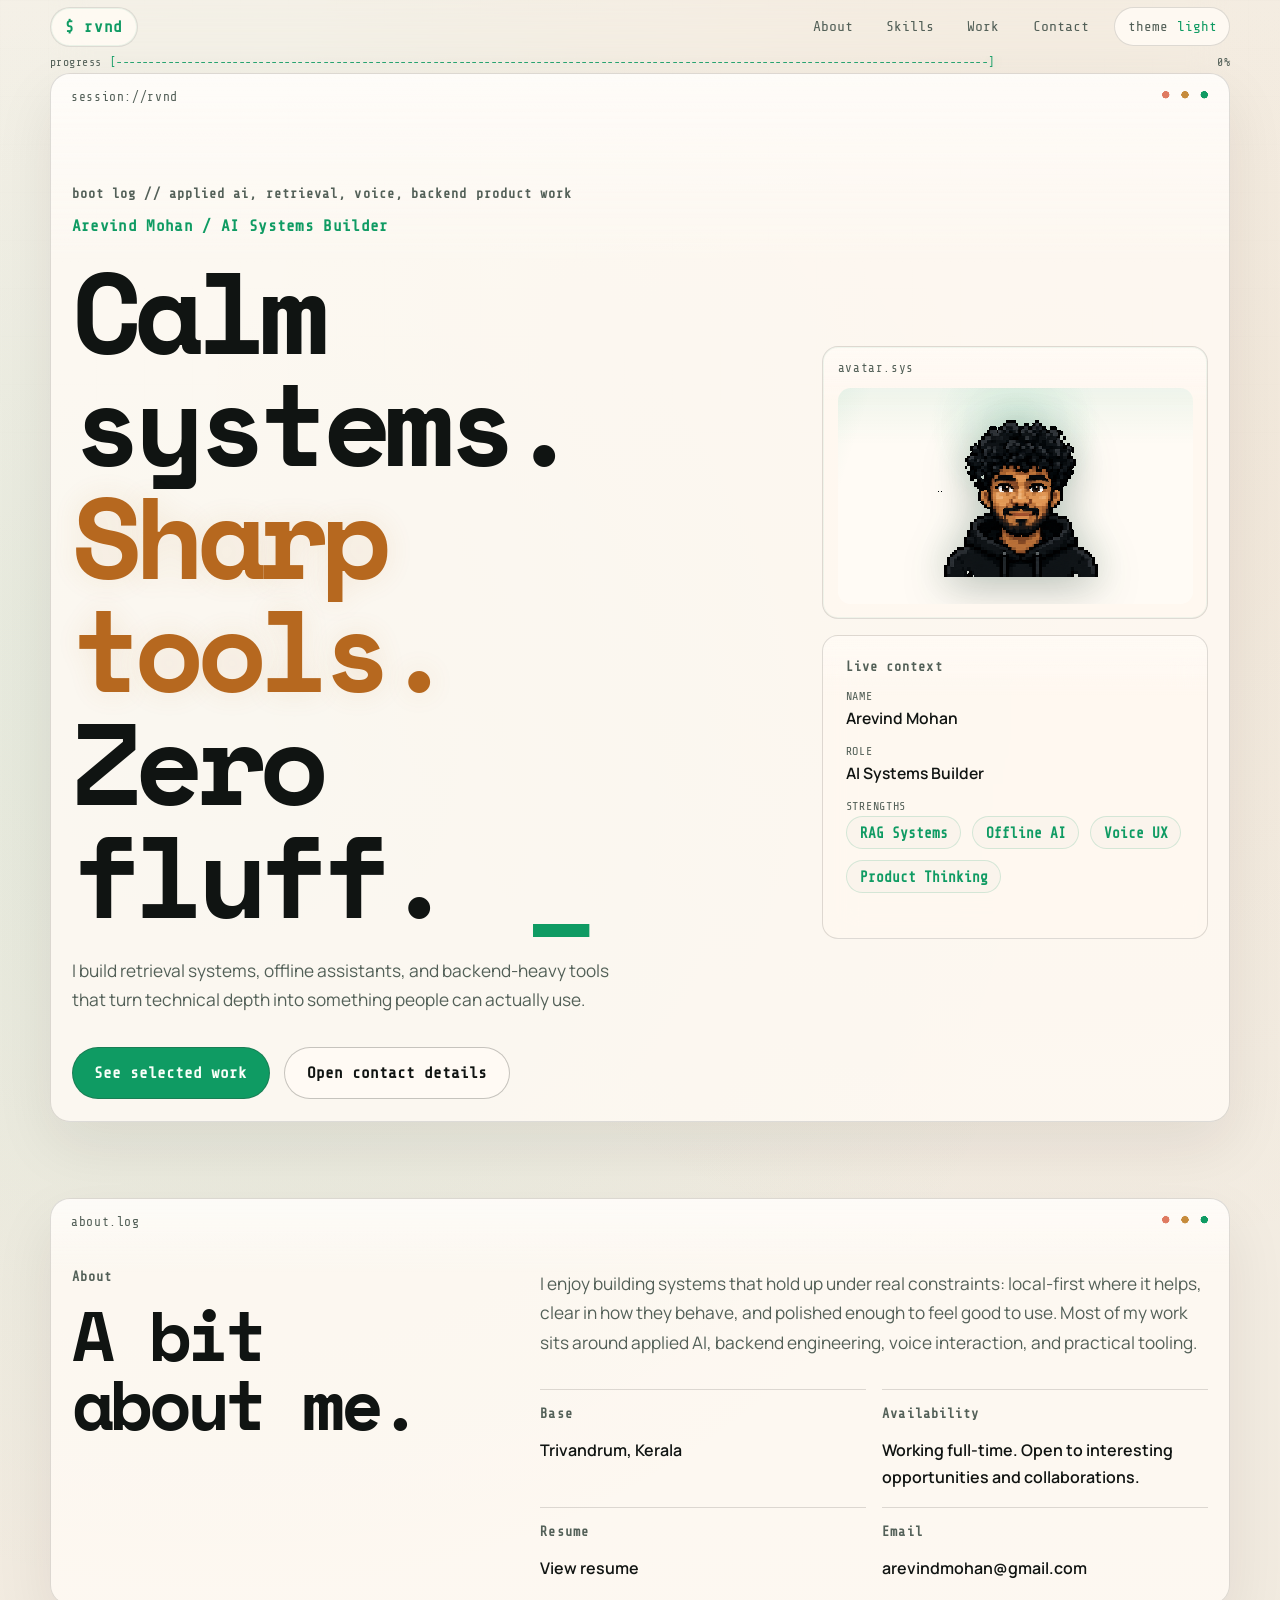
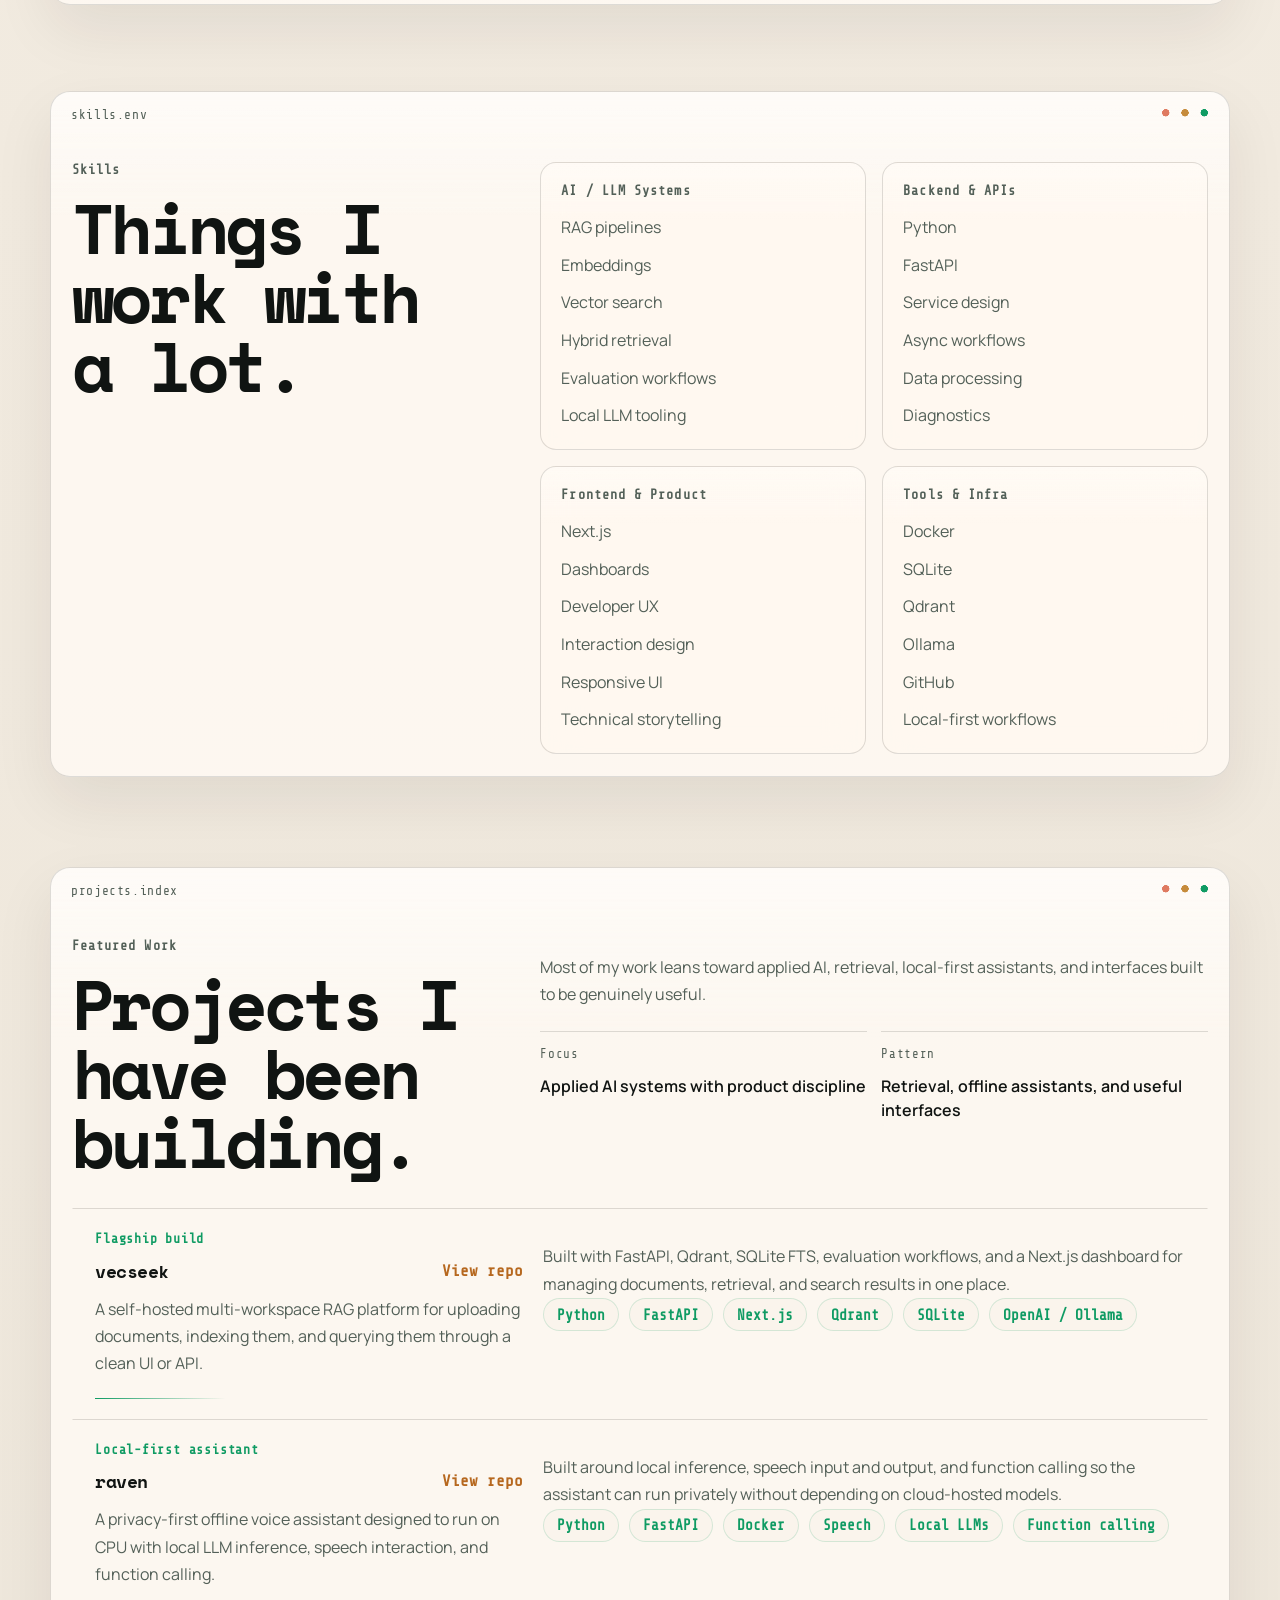
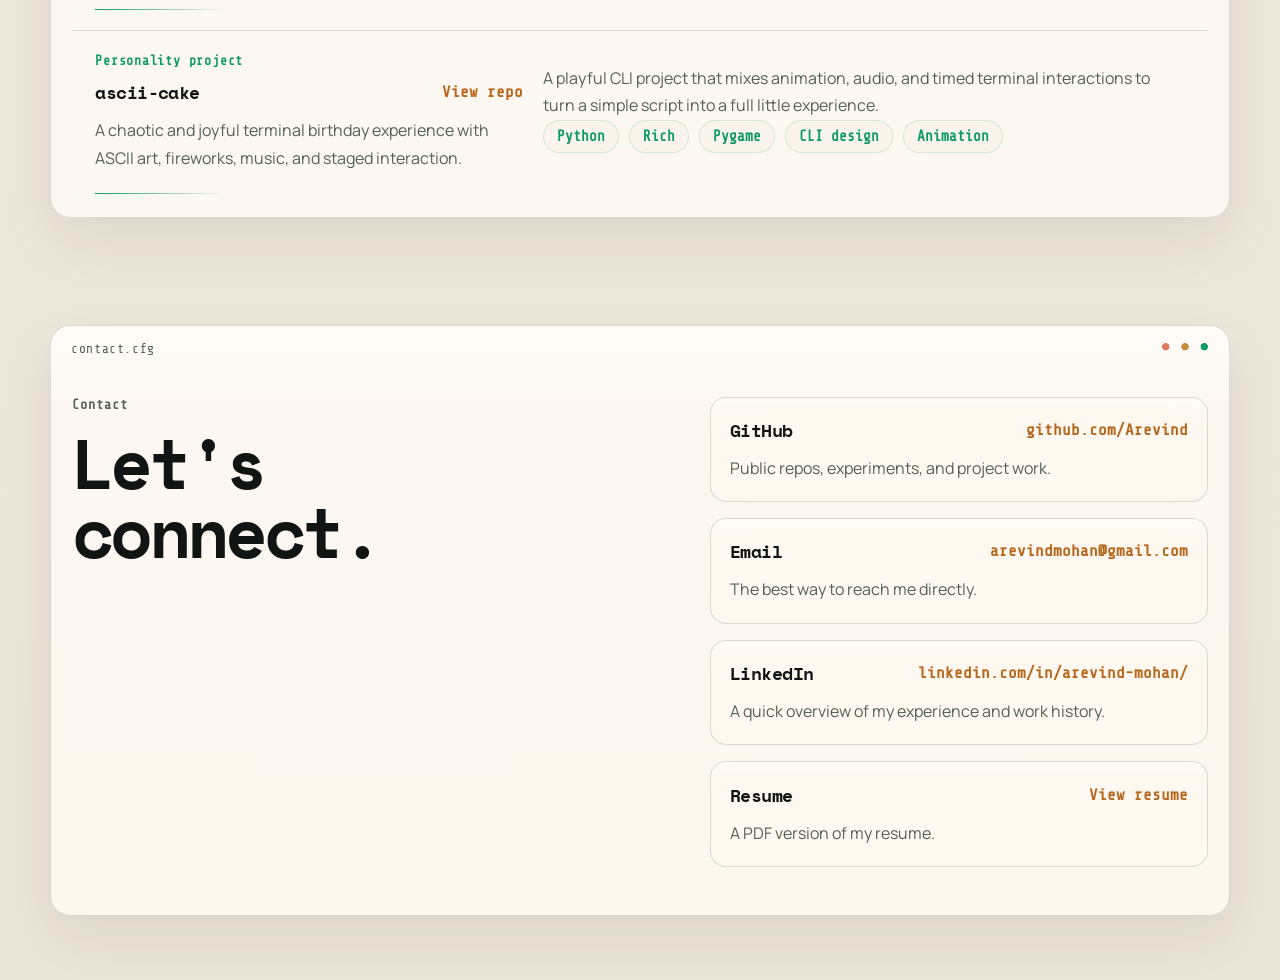
==== index.html @ af0ea7ba "Initial portfolio site" ====
<!DOCTYPE html>
<html lang="en">
<head>
  <meta charset="UTF-8">
  <meta name="viewport" content="width=device-width, initial-scale=1.0">
  <meta name="description" content="Portfolio of Arevind, an AI systems builder crafting practical tools with a playful maker streak.">
  <title>rvnd | AI Systems Builder</title>
  <link rel="preconnect" href="https://fonts.googleapis.com">
  <link rel="preconnect" href="https://fonts.gstatic.com" crossorigin>
  <link href="https://fonts.googleapis.com/css2?family=Share+Tech+Mono&family=Space+Mono:wght@400;700&family=Manrope:wght@400;500;600;700;800&display=swap" rel="stylesheet">
  <link rel="stylesheet" href="styles.css">
</head>
<body>
  <div class="page-shell">
    <header class="site-header">
      <a class="site-mark" href="#top" aria-label="Back to top">$ rvnd</a>
      <div class="header-actions">
        <nav class="site-nav" aria-label="Primary">
          <a href="#about">About</a>
          <a href="#skills">Skills</a>
          <a href="#work">Work</a>
          <a href="#contact">Contact</a>
        </nav>
        <button class="theme-toggle" id="theme-toggle" type="button" aria-label="Toggle color theme">
          <span class="theme-toggle-label">theme</span>
          <span class="theme-toggle-value" id="theme-toggle-value">dark</span>
        </button>
      </div>
      <div class="terminal-progress" aria-label="Scroll progress">
        <span class="terminal-progress-label">progress</span>
        <span class="terminal-progress-track">
          <span class="terminal-progress-bar" id="terminal-progress-bar">[------------------------------]</span>
        </span>
        <span class="terminal-progress-value" id="terminal-progress-value">0%</span>
      </div>
    </header>

    <main id="top">
      <section class="hero section-shell" data-pane="session://rvnd">
        <div class="hero-copy">
          <p class="eyebrow reveal" id="hero-kicker"></p>
          <p class="hero-identity reveal" id="hero-identity"></p>
          <h1 class="hero-title reveal">
            Calm systems.
            <span>Sharp tools.</span>
            Zero fluff.
          </h1>
          <p class="hero-summary reveal" id="hero-summary"></p>
          <div class="hero-actions reveal">
            <a class="button button-primary" href="#work">See selected work</a>
            <a class="button button-secondary" href="#contact">Open contact details</a>
          </div>
        </div>

        <aside class="hero-rail reveal" aria-label="Profile snapshot">
          <div class="terminal-avatar hero-avatar" aria-label="Animated terminal avatar">
            <div class="terminal-avatar-frame">
              <p class="terminal-avatar-label">avatar.sys</p>
              <div class="terminal-avatar-stage">
                <div
                  class="terminal-avatar-sprite"
                  id="terminal-avatar-art"
                  aria-label="Pixel sprite developer avatar"
                >
                  <img
                    class="terminal-avatar-strip"
                    src="assets/avatar-sprite-4frame-transparent-v2.png"
                    alt=""
                  >
                </div>
              </div>
            </div>
          </div>
          <div class="hero-panel">
          <p class="panel-label">Live context</p>
          <div class="live-context-grid">
            <div class="live-context-item">
              <span class="live-context-key">name</span>
              <span class="live-context-value">Arevind Mohan</span>
            </div>
            <div class="live-context-item">
              <span class="live-context-key">role</span>
              <span class="live-context-value">AI Systems Builder</span>
            </div>
            <div class="live-context-item">
              <span class="live-context-key">strengths</span>
              <div class="hero-tags" id="hero-tags"></div>
            </div>
          </div>
          </div>
        </aside>
      </section>

      <section class="section-shell section-grid" id="about" data-parallax data-pane="about.log">
        <div class="section-intro">
          <p class="section-label">About</p>
          <h2>A bit about me.</h2>
        </div>
        <div class="section-body">
          <p class="lead" id="about-copy"></p>
          <div class="meta-grid" id="meta-grid"></div>
        </div>
      </section>

      <section class="section-shell section-grid" id="skills" data-parallax data-pane="skills.env">
        <div class="section-intro">
          <p class="section-label">Skills</p>
          <h2>Things I work with a lot.</h2>
        </div>
        <div class="skills-layout" id="skills-grid"></div>
      </section>

      <section class="section-shell work-section" id="work" data-parallax data-pane="projects.index">
        <div class="section-grid">
          <div class="section-intro">
            <p class="section-label">Featured Work</p>
            <h2>Projects I have been building.</h2>
          </div>
          <div class="section-body">
            <p class="support-copy">
              Most of my work leans toward applied AI, retrieval, local-first assistants, and interfaces built to be genuinely useful.
            </p>
            <div class="work-signal-grid">
              <div class="work-signal">
                <p class="work-signal-label">Focus</p>
                <p class="work-signal-value">Applied AI systems with product discipline</p>
              </div>
              <div class="work-signal">
                <p class="work-signal-label">Pattern</p>
                <p class="work-signal-value">Retrieval, offline assistants, and useful interfaces</p>
              </div>
            </div>
          </div>
        </div>

        <div class="featured-projects" id="featured-projects"></div>
      </section>

      <section class="section-shell closing-section" id="contact" data-pane="contact.cfg">
        <div class="closing-copy">
          <p class="section-label">Contact</p>
          <h2>Let&apos;s connect.</h2>
        </div>

        <div class="contact-grid" id="contact-grid"></div>
      </section>
    </main>
  </div>

  <script src="script.js"></script>
</body>
</html>
---- styles.css ----
:root {
  --bg: #09110f;
  --bg-deep: #060b0a;
  --surface: rgba(10, 18, 16, 0.8);
  --surface-strong: rgba(13, 22, 20, 0.94);
  --surface-soft: rgba(12, 20, 18, 0.58);
  --line: rgba(140, 184, 164, 0.18);
  --line-strong: rgba(140, 184, 164, 0.34);
  --text: #e4f0ea;
  --muted: #95aca3;
  --accent: #89f0be;
  --accent-warm: #ffc26d;
  --accent-soft: rgba(137, 240, 190, 0.12);
  --shadow: 0 28px 80px rgba(0, 0, 0, 0.34);
  --max-width: 1180px;
  --section-space: clamp(3.8rem, 7vw, 7rem);
  --radius: 1.25rem;
  --ease: 260ms cubic-bezier(0.22, 1, 0.36, 1);
  --font-body: "Manrope", sans-serif;
  --font-ui: "Share Tech Mono", "Space Mono", monospace;
  --font-display: "Space Mono", "Share Tech Mono", monospace;
  --caret-color: var(--accent);
  --page-radial-1: rgba(137, 240, 190, 0.12);
  --page-radial-2: rgba(255, 194, 109, 0.08);
  --page-gradient: linear-gradient(180deg, #0c1412 0%, #09110f 42%, #060b0a 100%);
  --grid-line-1: rgba(137, 240, 190, 0.05);
  --grid-line-2: rgba(137, 240, 190, 0.035);
  --mask-fade: linear-gradient(180deg, rgba(0, 0, 0, 0.65), transparent 72%);
  --scanline: rgba(255, 255, 255, 0.035);
  --chrome-bg: rgba(9, 17, 15, 0.84);
  --chrome-bg-hover: rgba(14, 24, 21, 0.92);
  --glass-top: rgba(255, 255, 255, 0.02);
  --panel-top: rgba(255, 255, 255, 0.015);
  --pill-bg: rgba(14, 25, 21, 0.9);
  --pill-border: rgba(137, 240, 190, 0.14);
  --project-hover-bg: rgba(14, 24, 21, 0.56);
  --project-hover-border: rgba(137, 240, 190, 0.14);
  --project-hover-inset: rgba(137, 240, 190, 0.06);
  --button-primary-text: #07110d;
  --button-primary-hover: #a6f7cb;
  --window-dot-red: #ff8e70;
  --window-dot-yellow: #ffc26d;
  --window-dot-green: #89f0be;
  --glow-warm: rgba(255, 194, 109, 0.18);
  --scroll-progress: 0%;
}

body[data-theme="light"] {
  --bg: #f4efe6;
  --bg-deep: #ece5d9;
  --surface: rgba(255, 251, 244, 0.82);
  --surface-strong: rgba(255, 252, 246, 0.96);
  --surface-soft: rgba(255, 249, 240, 0.72);
  --line: rgba(50, 52, 47, 0.16);
  --line-strong: rgba(50, 52, 47, 0.28);
  --text: #101412;
  --muted: #536058;
  --accent: #0f9b63;
  --accent-warm: #b6681f;
  --accent-soft: rgba(15, 155, 99, 0.1);
  --shadow: 0 24px 60px rgba(32, 27, 20, 0.08);
  --caret-color: #0f9b63;
  --page-radial-1: rgba(15, 155, 99, 0.08);
  --page-radial-2: rgba(182, 104, 31, 0.07);
  --page-gradient: linear-gradient(180deg, #f6f1e8 0%, #f1eadf 42%, #ece5d9 100%);
  --grid-line-1: rgba(16, 20, 18, 0.04);
  --grid-line-2: rgba(16, 20, 18, 0.03);
  --mask-fade: linear-gradient(180deg, rgba(0, 0, 0, 0.16), transparent 72%);
  --scanline: rgba(16, 20, 18, 0.025);
  --chrome-bg: rgba(255, 251, 244, 0.88);
  --chrome-bg-hover: rgba(248, 242, 233, 0.98);
  --glass-top: rgba(255, 255, 255, 0.5);
  --panel-top: rgba(255, 255, 255, 0.34);
  --pill-bg: rgba(250, 244, 236, 0.98);
  --pill-border: rgba(15, 155, 99, 0.16);
  --project-hover-bg: rgba(255, 252, 246, 0.82);
  --project-hover-border: rgba(15, 155, 99, 0.14);
  --project-hover-inset: rgba(15, 155, 99, 0.05);
  --button-primary-text: #f9fff9;
  --button-primary-hover: #0b8554;
  --window-dot-red: #df7a60;
  --window-dot-yellow: #c68b3b;
  --window-dot-green: #0f9b63;
  --glow-warm: rgba(182, 104, 31, 0.12);
}

* {
  box-sizing: border-box;
}

html {
  scroll-behavior: smooth;
}

body {
  margin: 0;
  font-family: var(--font-body);
  color: var(--text);
  background:
    radial-gradient(circle at 18% 18%, var(--page-radial-1), transparent 24%),
    radial-gradient(circle at 82% 10%, var(--page-radial-2), transparent 22%),
    var(--page-gradient);
  min-height: 100vh;
  --scroll-progress: 0%;
}

body::before {
  content: "";
  position: fixed;
  inset: 0;
  pointer-events: none;
  background-image:
    linear-gradient(var(--grid-line-1) 1px, transparent 1px),
    linear-gradient(90deg, var(--grid-line-2) 1px, transparent 1px);
  background-size: 48px 48px;
  mask-image: var(--mask-fade);
  animation: grid-drift 26s linear infinite;
}

body::after {
  content: "";
  position: fixed;
  inset: 0;
  pointer-events: none;
  opacity: 0.2;
  background-image:
    linear-gradient(var(--scanline) 1px, transparent 1px);
  background-size: 100% 4px;
  animation: scan-drift 10s linear infinite;
}

body[data-theme="light"]::after {
  opacity: 0.08;
}

a {
  color: inherit;
}

.page-shell {
  width: min(calc(100% - 2rem), var(--max-width));
  margin: 0 auto;
  padding-bottom: 4rem;
}

.site-header {
  position: sticky;
  top: 0;
  z-index: 20;
  display: flex;
  flex-wrap: wrap;
  align-items: center;
  justify-content: space-between;
  gap: 0.7rem;
  padding: 0.42rem 0 0.22rem;
  backdrop-filter: blur(18px);
}

.header-actions {
  display: flex;
  align-items: center;
  gap: 0.75rem;
}

.terminal-progress {
  width: 100%;
  display: grid;
  grid-template-columns: auto 1fr auto;
  align-items: center;
  gap: 0.5rem;
  color: var(--muted);
  font-family: var(--font-ui);
  font-size: 0.72rem;
  letter-spacing: 0.04em;
  margin-top: -0.12rem;
}

.terminal-progress-label,
.terminal-progress-value {
  white-space: nowrap;
}

.terminal-progress-track {
  min-width: 0;
  width: 100%;
  overflow: hidden;
}

.terminal-progress-bar {
  display: block;
  width: 100%;
  overflow: hidden;
  white-space: nowrap;
  color: var(--accent);
  text-shadow: 0 0 12px color-mix(in srgb, var(--accent) 28%, transparent);
}

.site-mark,
.site-nav a,
.button,
.project-link,
.contact-link {
  text-decoration: none;
}

.site-mark {
  display: inline-flex;
  align-items: center;
  justify-content: center;
  min-width: 4.6rem;
  min-height: 2.5rem;
  padding: 0.42rem 0.88rem;
  border: 1px solid var(--line);
  border-radius: 999px;
  background: var(--chrome-bg);
  font-family: var(--font-ui);
  font-weight: 700;
  letter-spacing: 0.04em;
  color: var(--accent);
  box-shadow: inset 0 0 0 1px color-mix(in srgb, var(--accent) 8%, transparent);
}

.site-nav {
  display: flex;
  flex-wrap: wrap;
  justify-content: flex-end;
  gap: 0.35rem;
}

.theme-toggle {
  display: inline-flex;
  align-items: center;
  gap: 0.55rem;
  min-height: 2.45rem;
  padding: 0.42rem 0.78rem;
  border: 1px solid var(--line);
  border-radius: 999px;
  background: var(--chrome-bg);
  color: var(--text);
  font-family: var(--font-ui);
  font-size: 0.88rem;
  cursor: pointer;
  transition: transform var(--ease), border-color var(--ease), background-color var(--ease), color var(--ease);
}

.theme-toggle:hover,
.theme-toggle:focus-visible {
  transform: translateY(-2px);
  border-color: var(--accent);
}

.theme-toggle-label {
  color: var(--muted);
}

.theme-toggle-value {
  color: var(--accent);
}

.site-nav a {
  padding: 0.5rem 0.86rem;
  border-radius: 999px;
  color: var(--muted);
  transition: background-color var(--ease), color var(--ease), transform var(--ease);
  font-family: var(--font-ui);
  font-size: 0.92rem;
}

.site-nav a:hover,
.site-nav a:focus-visible,
.button:hover,
.button:focus-visible,
.project-link:hover,
.project-link:focus-visible,
.contact-link:hover,
.contact-link:focus-visible {
  transform: translateY(-2px);
}

.site-nav a:hover,
.site-nav a:focus-visible {
  background: var(--chrome-bg-hover);
  color: var(--accent);
}

main {
  display: grid;
  gap: var(--section-space);
}

.section-shell {
  position: relative;
  padding: 4.4rem 1.3rem 1.35rem;
  border: 1px solid var(--line);
  border-radius: var(--radius);
  background:
    linear-gradient(180deg, var(--glass-top), transparent 18%),
    var(--surface);
  box-shadow: var(--shadow);
  overflow: hidden;
  transition: border-color var(--ease), box-shadow var(--ease), transform var(--ease);
}

.section-shell:hover {
  border-color: color-mix(in srgb, var(--accent) 18%, var(--line));
  box-shadow:
    var(--shadow),
    inset 0 0 0 1px color-mix(in srgb, var(--accent) 6%, transparent);
}

.section-shell::before {
  content: attr(data-pane);
  position: absolute;
  top: 1rem;
  left: 1.25rem;
  color: var(--muted);
  font-family: var(--font-ui);
  font-size: 0.8rem;
  letter-spacing: 0.05em;
}

.section-shell::after {
  content: "";
  position: absolute;
  top: 1rem;
  right: 1.25rem;
  width: 3rem;
  height: 0.6rem;
  border-radius: 999px;
  background:
    radial-gradient(circle at 0.3rem 0.3rem, var(--window-dot-red) 0.22rem, transparent 0.24rem),
    radial-gradient(circle at 1.5rem 0.3rem, var(--window-dot-yellow) 0.22rem, transparent 0.24rem),
    radial-gradient(circle at 2.7rem 0.3rem, var(--window-dot-green) 0.22rem, transparent 0.24rem);
}

.hero {
  min-height: calc(100svh - 5rem);
  display: grid;
  grid-template-columns: minmax(0, 1.45fr) minmax(18rem, 0.8fr);
  align-items: end;
  gap: clamp(2rem, 4vw, 4rem);
  padding-top: clamp(5rem, 9vw, 7rem);
}

.hero-copy {
  max-width: 44rem;
}

.eyebrow,
.section-label,
.panel-label,
.meta-label {
  margin: 0 0 1rem;
  color: var(--muted);
  font-size: 0.84rem;
  font-weight: 700;
  letter-spacing: 0.08em;
  text-transform: none;
  font-family: var(--font-ui);
}

.hero-title,
.section-intro h2,
.closing-copy h2 {
  margin: 0;
  font-family: var(--font-display);
  font-weight: 800;
  letter-spacing: -0.065em;
  line-height: 0.98;
}

.hero-title {
  font-size: clamp(3.6rem, 9vw, 7.2rem);
  max-width: 9ch;
  text-wrap: balance;
  font-variant-ligatures: none;
}

.hero-title span {
  color: var(--accent-warm);
  text-shadow: 0 0 28px var(--glow-warm);
  animation: title-pulse 4.2s ease-in-out infinite;
}

.hero-title::after {
  content: "_";
  display: inline-block;
  margin-left: 0.14em;
  color: var(--caret-color);
  animation: blink-caret 1s steps(1, end) infinite;
}

.hero-rail {
  display: grid;
  gap: 1rem;
  align-self: center;
}

.terminal-avatar {
  display: flex;
  justify-content: stretch;
}

.terminal-avatar-frame {
  width: 100%;
  min-height: 14.5rem;
  padding: 0.9rem;
  border: 1px solid var(--line);
  border-radius: 1rem;
  background: linear-gradient(180deg, var(--panel-top), transparent 20%), var(--surface-soft);
  box-shadow: inset 0 0 0 1px color-mix(in srgb, var(--accent) 6%, transparent);
}

.terminal-avatar-label,
.work-signal-label {
  margin: 0 0 0.8rem;
  color: var(--muted);
  font-family: var(--font-ui);
  font-size: 0.78rem;
  letter-spacing: 0.05em;
}

.terminal-avatar-stage {
  display: grid;
  place-items: center;
  min-height: 13.5rem;
  border-radius: 0.8rem;
  background:
    radial-gradient(circle at 50% 18%, color-mix(in srgb, var(--accent) 14%, transparent), transparent 34%),
    linear-gradient(180deg, color-mix(in srgb, var(--accent) 7%, transparent), transparent 26%),
    color-mix(in srgb, var(--surface-strong) 92%, transparent);
  overflow: hidden;
  position: relative;
}

.terminal-avatar-sprite {
  width: min(100%, 11.5rem);
  aspect-ratio: 1 / 1;
  display: block;
  overflow: hidden;
  image-rendering: pixelated;
  image-rendering: crisp-edges;
  filter:
    drop-shadow(0 0 20px color-mix(in srgb, var(--accent) 12%, transparent))
    drop-shadow(0 10px 22px rgba(0, 0, 0, 0.22));
  position: relative;
  z-index: 1;
  animation: avatar-float 4.8s ease-in-out infinite;
}

.terminal-avatar-strip {
  width: 400%;
  height: 100%;
  display: block;
  object-fit: cover;
  object-position: left top;
  image-rendering: pixelated;
  image-rendering: crisp-edges;
}

.terminal-avatar-stage::after {
  content: "";
  position: absolute;
  inset: -10% auto -10% -30%;
  width: 30%;
  background: linear-gradient(90deg, transparent, color-mix(in srgb, var(--accent) 14%, transparent), transparent);
  opacity: 0.45;
  transform: skewX(-18deg);
  animation: avatar-scan 5.6s ease-in-out infinite;
}

@keyframes avatar-float {
  0%,
  100% {
    transform: translateY(0);
  }
  50% {
    transform: translateY(-4px);
  }
}

@keyframes avatar-scan {
  0%,
  12% {
    transform: translateX(0) skewX(-18deg);
    opacity: 0;
  }
  22% {
    opacity: 0.35;
  }
  42% {
    transform: translateX(430%) skewX(-18deg);
    opacity: 0;
  }
  100% {
    transform: translateX(430%) skewX(-18deg);
    opacity: 0;
  }
}

.hero-summary,
.lead,
.support-copy,
.panel-text,
.meta-value,
.skill-list li,
.project-copy,
.project-impact,
.contact-text {
  color: var(--muted);
  line-height: 1.7;
}

.hero-summary {
  max-width: 35rem;
  margin: 1.5rem 0 0;
  font-size: 1.08rem;
}

.hero-identity {
  margin: 0 0 1.25rem;
  font-size: 1rem;
  font-weight: 700;
  letter-spacing: 0.02em;
  color: var(--accent);
  font-family: var(--font-ui);
}

.hero-actions {
  display: flex;
  flex-wrap: wrap;
  gap: 0.9rem;
  margin-top: 2rem;
}

.button {
  display: inline-flex;
  align-items: center;
  justify-content: center;
  min-height: 3.3rem;
  padding: 0.9rem 1.35rem;
  border-radius: 999px;
  border: 1px solid var(--line-strong);
  font-weight: 700;
  font-family: var(--font-ui);
  transition: transform var(--ease), border-color var(--ease), background-color var(--ease), color var(--ease);
}

.button-primary {
  background: var(--accent);
  color: var(--button-primary-text);
  box-shadow: 0 0 0 0 color-mix(in srgb, var(--accent) 0%, transparent);
}

.button-primary:hover,
.button-primary:focus-visible {
  background: var(--button-primary-hover);
  box-shadow: 0 0 22px color-mix(in srgb, var(--accent) 18%, transparent);
}

.button-secondary {
  background: var(--chrome-bg);
  color: var(--text);
}

.button-secondary:hover,
.button-secondary:focus-visible {
  border-color: var(--accent);
  color: var(--accent);
}

.hero-panel,
.skill-group,
.contact-card {
  border: 1px solid var(--line);
  border-radius: 1rem;
  background: linear-gradient(180deg, var(--panel-top), transparent 20%), var(--surface-soft);
  backdrop-filter: blur(18px);
}

.hero-panel {
  align-self: center;
  padding: 1.4rem;
}

.panel-text {
  margin: 0 0 1.4rem;
}

.live-context-grid {
  display: grid;
  gap: 0.9rem;
  margin: 0 0 1.4rem;
}

.live-context-item {
  display: grid;
  gap: 0.2rem;
}

.live-context-key {
  color: var(--muted);
  font-family: var(--font-ui);
  font-size: 0.74rem;
  letter-spacing: 0.06em;
  text-transform: uppercase;
}

.live-context-value {
  color: var(--text);
  font-size: 0.98rem;
  line-height: 1.55;
  font-weight: 600;
}

.meta-link {
  display: inline-flex;
  align-items: center;
  width: fit-content;
  text-decoration: none;
  transition: color var(--ease), transform var(--ease);
}

.meta-link:hover,
.meta-link:focus-visible {
  color: var(--accent);
  transform: translateY(-1px);
}

.hero-tags,
.skill-list,
.stack-list {
  display: flex;
  flex-wrap: wrap;
  gap: 0.65rem;
}

.hero-tags span,
.stack-list span {
  display: inline-flex;
  align-items: center;
  min-height: 2.1rem;
  padding: 0.4rem 0.8rem;
  border-radius: 999px;
  background: var(--pill-bg);
  color: var(--accent);
  border: 1px solid var(--pill-border);
  font-size: 0.9rem;
  font-weight: 700;
  font-family: var(--font-ui);
}

.section-grid {
  display: grid;
  grid-template-columns: minmax(0, 0.75fr) minmax(0, 1.2fr);
  gap: clamp(1.8rem, 4vw, 4rem);
  align-items: start;
}

.section-intro h2,
.closing-copy h2 {
  font-size: clamp(2.4rem, 6vw, 4.4rem);
  max-width: 11ch;
  text-wrap: balance;
}

.lead {
  max-width: 44rem;
  margin: 0;
  font-size: 1.08rem;
}

.work-signal-grid {
  display: grid;
  grid-template-columns: repeat(2, minmax(0, 1fr));
  gap: 0.9rem;
  margin-top: 1.4rem;
}

.work-signal {
  padding-top: 0.95rem;
  border-top: 1px solid var(--line);
}

.work-signal-value {
  margin: 0;
  color: var(--text);
  font-weight: 600;
  line-height: 1.5;
}

.meta-grid {
  display: grid;
  grid-template-columns: repeat(2, minmax(0, 1fr));
  gap: 1rem;
  margin-top: 2rem;
}

.meta-item {
  padding-top: 1rem;
  border-top: 1px solid var(--line);
}

.meta-value {
  margin: 0;
  font-weight: 600;
  color: var(--text);
}

.skills-layout {
  display: grid;
  grid-template-columns: repeat(2, minmax(0, 1fr));
  gap: 1rem;
}

.skill-group {
  padding: 1.25rem;
}

.skill-group h3,
.project-title,
.contact-title {
  margin: 0;
  font-size: 1.1rem;
  font-family: var(--font-display);
  font-weight: 700;
  letter-spacing: -0.03em;
}

.skill-list {
  list-style: none;
  margin: 1rem 0 0;
  padding: 0;
}

.skill-list li {
  min-width: 9.5rem;
}

.work-section {
  display: grid;
  gap: 2rem;
}

.featured-projects {
  display: grid;
  gap: 1.15rem;
}

.project-card {
  position: relative;
  display: grid;
  grid-template-columns: minmax(0, 0.9fr) minmax(0, 1.35fr);
  gap: 1.25rem;
  padding: 1.4rem;
  border: 1px solid transparent;
  border-top: 1px solid var(--line);
  transition: transform var(--ease), border-color var(--ease), background-color var(--ease), box-shadow var(--ease);
}

.project-card::before {
  content: "";
  position: absolute;
  left: 1.4rem;
  right: 1.4rem;
  bottom: 0;
  height: 1px;
  background: linear-gradient(90deg, var(--accent) 0%, transparent 75%);
  transform: scaleX(0.16);
  transform-origin: left;
  transition: transform var(--ease);
}

.project-card:hover,
.project-card:focus-within {
  transform: translateX(6px);
  border-color: var(--project-hover-border);
  background: var(--project-hover-bg);
  box-shadow: inset 0 0 0 1px var(--project-hover-inset);
}

.project-card:hover::before,
.project-card:focus-within::before {
  transform: scaleX(1);
}

.project-kicker {
  margin: 0 0 0.7rem;
  color: var(--accent);
  font-size: 0.82rem;
  font-weight: 800;
  letter-spacing: 0.06em;
  font-family: var(--font-ui);
}

.project-title-row,
.contact-row {
  display: flex;
  align-items: center;
  justify-content: space-between;
  gap: 1rem;
}

.project-copy,
.project-impact,
.contact-text {
  margin: 0.75rem 0 0;
}

.project-link,
.contact-link {
  color: var(--accent-warm);
  font-weight: 800;
  font-family: var(--font-ui);
}

.closing-section {
  display: grid;
  grid-template-columns: minmax(0, 1fr) minmax(18rem, 0.85fr);
  gap: clamp(2rem, 4vw, 4rem);
  align-items: start;
  padding-bottom: 3rem;
}

.contact-grid {
  display: grid;
  gap: 1rem;
}

.contact-card {
  padding: 1.2rem;
}

.contact-card:hover,
.contact-card:focus-within {
  border-color: color-mix(in srgb, var(--accent) 26%, transparent);
}

.reveal {
  opacity: 0;
  transform: translateY(28px);
}

.reveal.is-visible {
  opacity: 1;
  transform: translateY(0);
  transition:
    opacity 650ms cubic-bezier(0.22, 1, 0.36, 1),
    transform 650ms cubic-bezier(0.22, 1, 0.36, 1);
}

@keyframes grid-drift {
  0% {
    transform: translate3d(0, 0, 0);
  }
  100% {
    transform: translate3d(24px, 24px, 0);
  }
}

@keyframes scan-drift {
  0% {
    background-position-y: 0;
  }
  100% {
    background-position-y: 8px;
  }
}

@keyframes title-pulse {
  0%,
  100% {
    text-shadow: 0 0 28px var(--glow-warm);
  }
  50% {
    text-shadow:
      0 0 16px var(--glow-warm),
      0 0 36px color-mix(in srgb, var(--accent) 12%, transparent);
  }
}

@keyframes blink-caret {
  0%,
  45% {
    opacity: 1;
  }
  46%,
  100% {
    opacity: 0;
  }
}

[data-parallax] {
  --parallax-shift: 0px;
  transform: translateY(var(--parallax-shift));
  transition: transform 120ms linear;
}

@media (max-width: 960px) {
  .hero,
  .section-grid,
  .closing-section,
  .project-card,
  .skills-layout {
    grid-template-columns: 1fr;
  }

  .hero {
    min-height: auto;
    padding-top: 4.8rem;
  }

  .hero-copy,
  .lead,
  .section-intro h2,
  .closing-copy h2 {
    max-width: none;
  }

  .section-intro h2,
  .closing-copy h2 {
    max-width: 12ch;
  }
}

@media (max-width: 700px) {
  .page-shell {
    width: min(calc(100% - 1.25rem), var(--max-width));
  }

  .site-header {
    padding-top: 0.28rem;
    align-items: flex-start;
    flex-direction: column;
  }

  .site-nav {
    width: 100%;
    justify-content: flex-start;
  }

  .header-actions {
    width: 100%;
    align-items: flex-start;
    flex-direction: column;
  }

  .terminal-progress {
    grid-template-columns: 1fr auto;
    gap: 0.45rem 0.7rem;
  }

  .terminal-progress-label {
    grid-column: 1 / -1;
  }

  .hero-title {
    max-width: 9ch;
    letter-spacing: -0.05em;
  }

  .section-shell {
    padding-left: 1rem;
    padding-right: 1rem;
  }

  .meta-grid,
  .work-signal-grid {
    grid-template-columns: 1fr;
  }

  .project-card,
  .hero-panel,
  .skill-group,
  .contact-card {
    padding-left: 1rem;
    padding-right: 1rem;
  }
}

@media (prefers-reduced-motion: reduce) {
  html {
    scroll-behavior: auto;
  }

  *,
  *::before,
  *::after {
    animation: none !important;
    transition: none !important;
  }

  .reveal {
    opacity: 1;
    transform: none;
  }

  [data-parallax] {
    transform: none;
  }
}
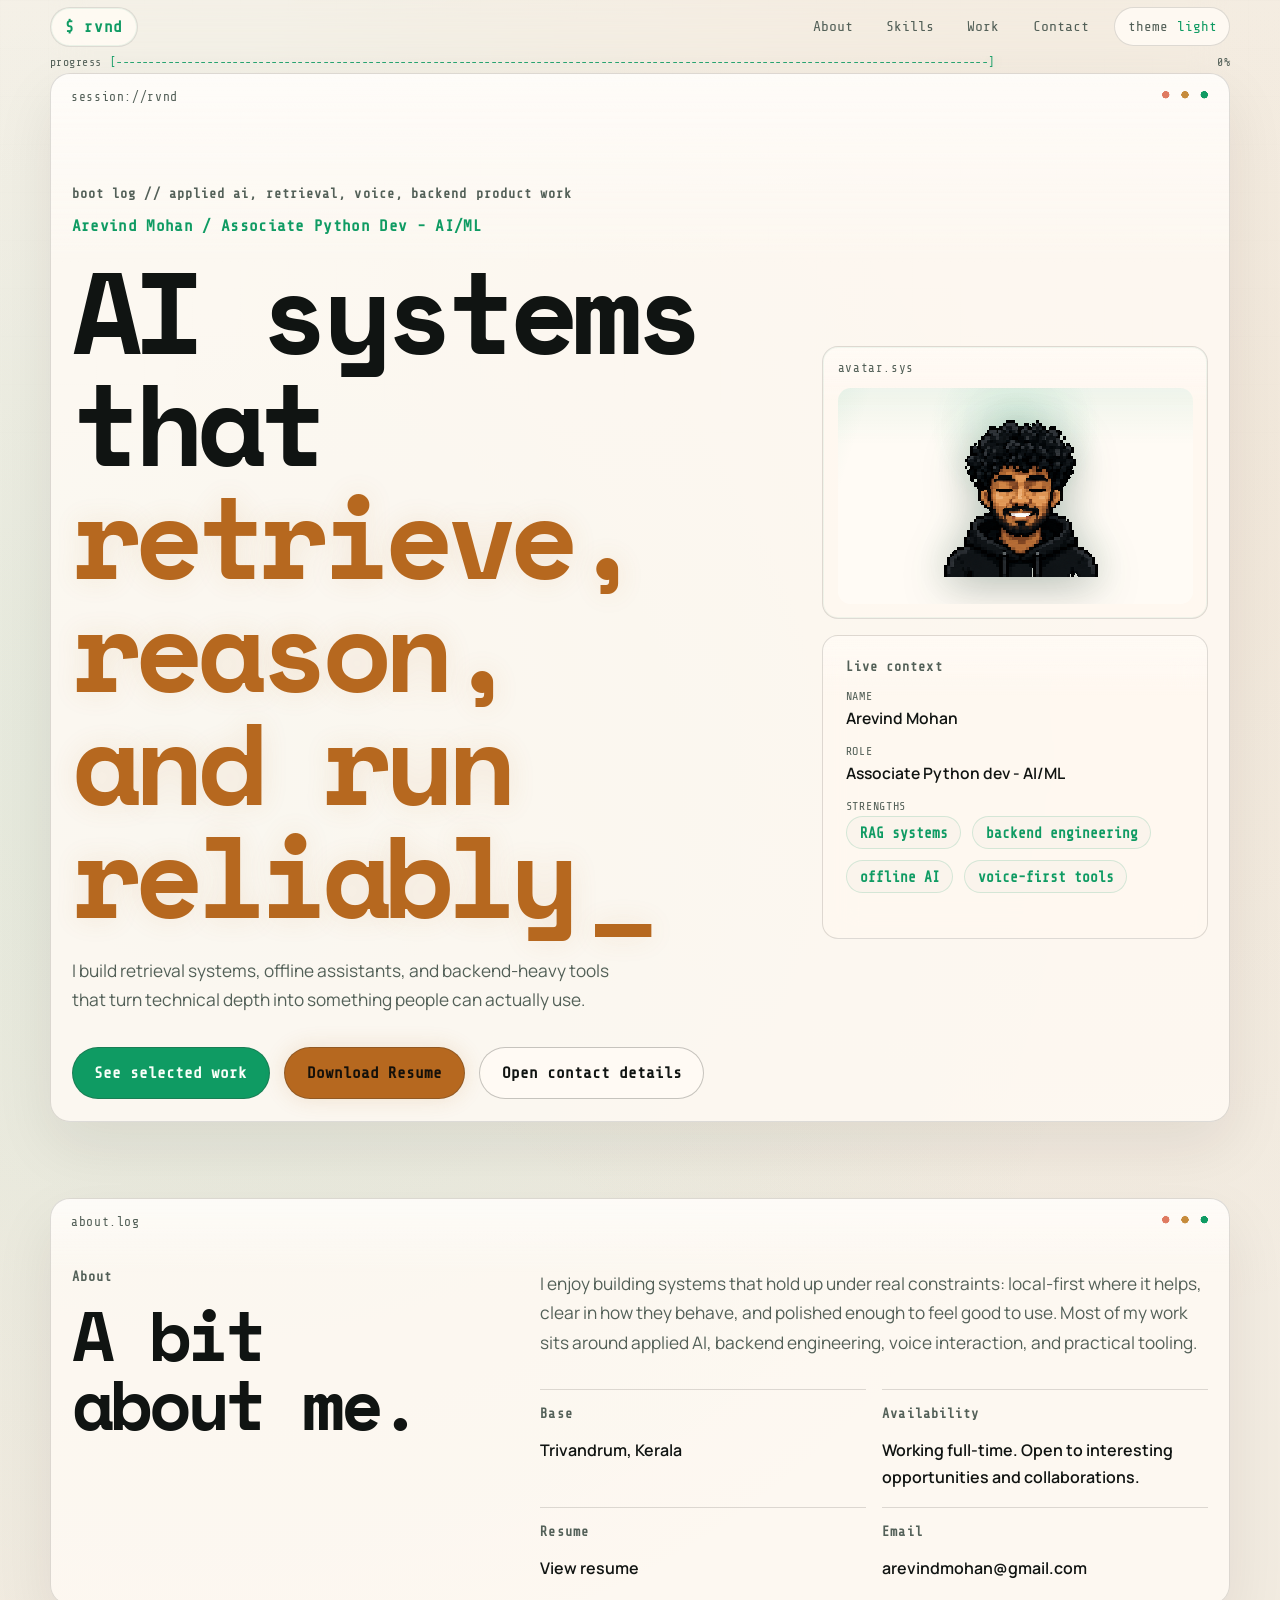
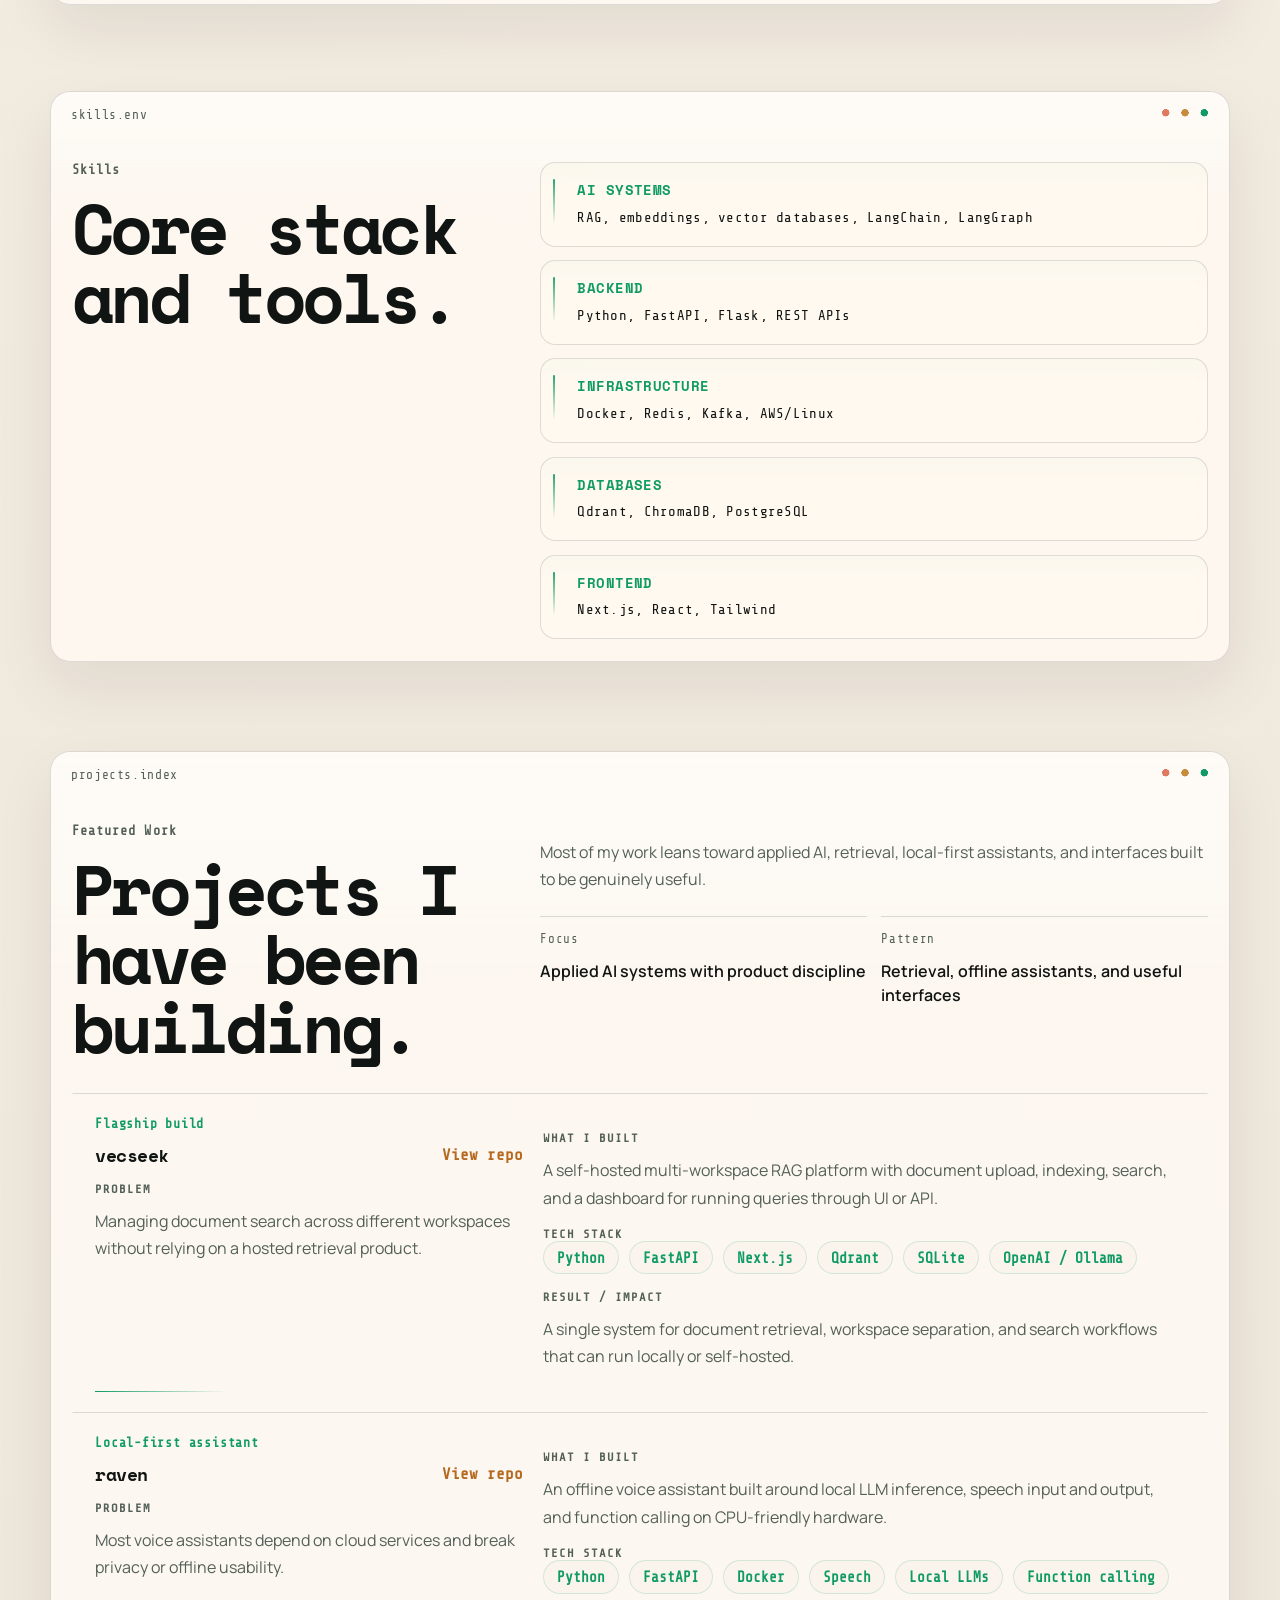
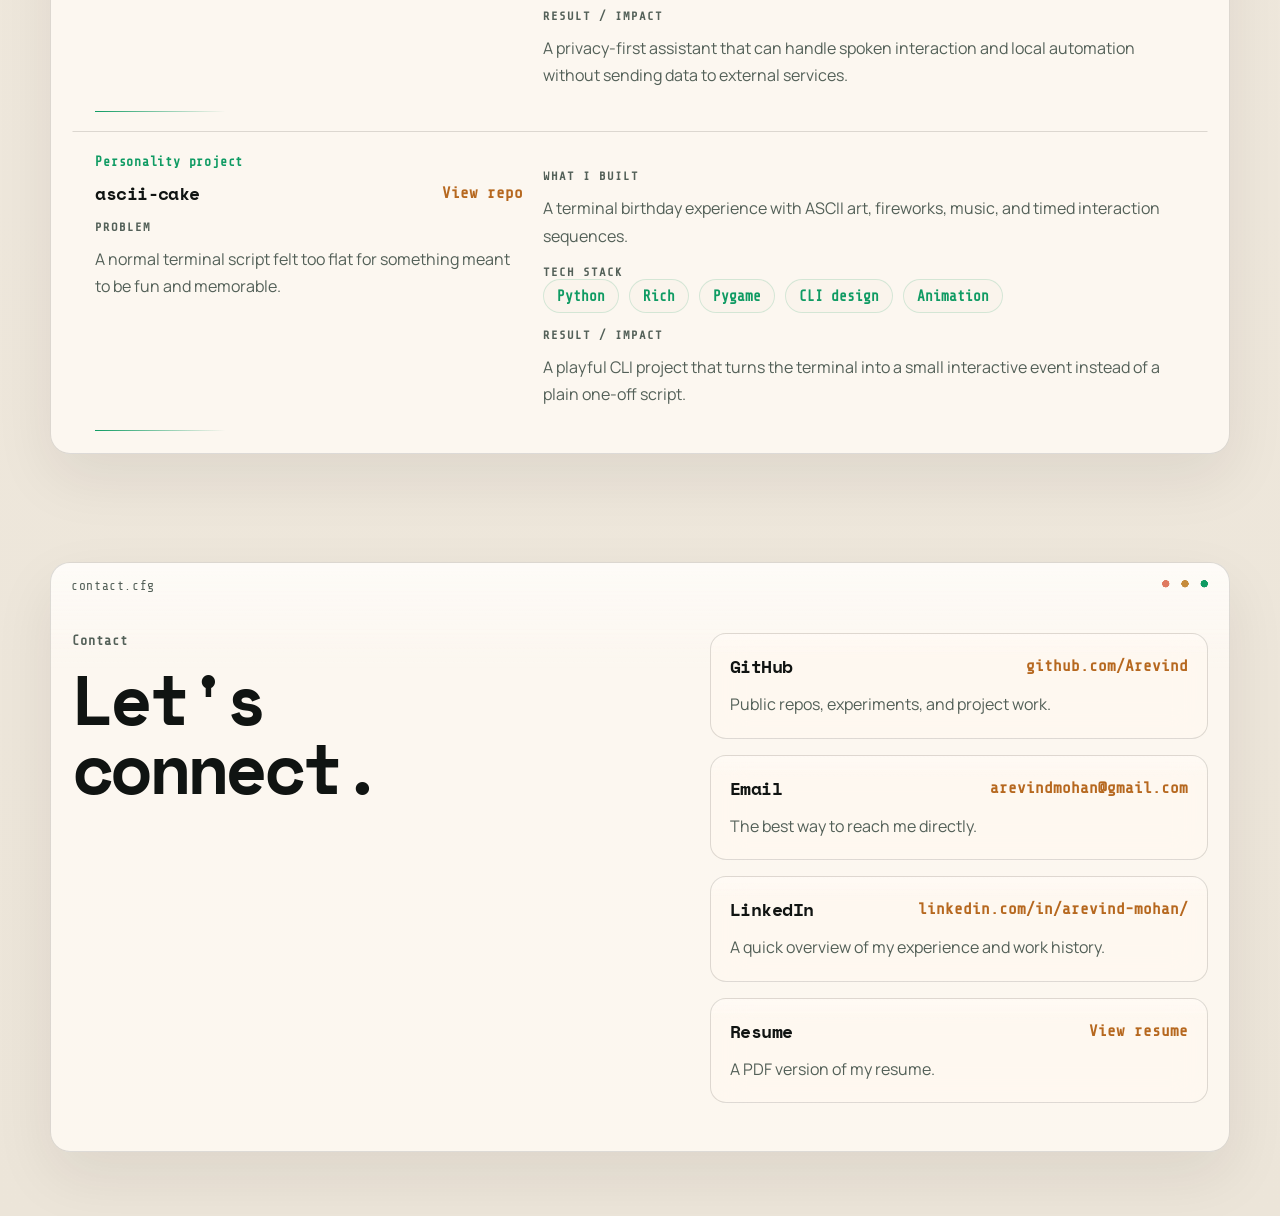
==== commit c897dd59: "UI finetuning" ====
--- a/index.html
+++ b/index.html
@@ -3,8 +3,8 @@
 <head>
   <meta charset="UTF-8">
   <meta name="viewport" content="width=device-width, initial-scale=1.0">
-  <meta name="description" content="Portfolio of Arevind, an AI systems builder crafting practical tools with a playful maker streak.">
-  <title>rvnd | AI Systems Builder</title>
+  <meta name="description" content="Portfolio of Arevind Mohan, an Associate Python Developer focused on AI/ML systems, backend tooling, and practical products.">
+  <title>rvnd | Associate Python Dev - AI/ML</title>
   <link rel="preconnect" href="https://fonts.googleapis.com">
   <link rel="preconnect" href="https://fonts.gstatic.com" crossorigin>
   <link href="https://fonts.googleapis.com/css2?family=Share+Tech+Mono&family=Space+Mono:wght@400;700&family=Manrope:wght@400;500;600;700;800&display=swap" rel="stylesheet">
@@ -41,13 +41,13 @@
           <p class="eyebrow reveal" id="hero-kicker"></p>
           <p class="hero-identity reveal" id="hero-identity"></p>
           <h1 class="hero-title reveal">
-            Calm systems.
-            <span>Sharp tools.</span>
-            Zero fluff.
+            AI systems that
+            <span>retrieve, reason, and run reliably<span class="hero-title-caret" aria-hidden="true">_</span></span>
           </h1>
           <p class="hero-summary reveal" id="hero-summary"></p>
           <div class="hero-actions reveal">
             <a class="button button-primary" href="#work">See selected work</a>
+            <a class="button button-accent" href="resume/Arevind_Mohan-Resume.pdf" target="_blank" rel="noreferrer">Download Resume</a>
             <a class="button button-secondary" href="#contact">Open contact details</a>
           </div>
         </div>
@@ -80,7 +80,7 @@
             </div>
             <div class="live-context-item">
               <span class="live-context-key">role</span>
-              <span class="live-context-value">AI Systems Builder</span>
+              <span class="live-context-value">Associate Python dev - AI/ML</span>
             </div>
             <div class="live-context-item">
               <span class="live-context-key">strengths</span>
@@ -105,7 +105,7 @@
       <section class="section-shell section-grid" id="skills" data-parallax data-pane="skills.env">
         <div class="section-intro">
           <p class="section-label">Skills</p>
-          <h2>Things I work with a lot.</h2>
+          <h2>Core stack and tools.</h2>
         </div>
         <div class="skills-layout" id="skills-grid"></div>
       </section>
--- a/styles.css
+++ b/styles.css
@@ -382,8 +382,7 @@
   animation: title-pulse 4.2s ease-in-out infinite;
 }
 
-.hero-title::after {
-  content: "_";
+.hero-title-caret {
   display: inline-block;
   margin-left: 0.14em;
   color: var(--caret-color);
@@ -563,6 +562,18 @@
   color: var(--text);
 }
 
+.button-accent {
+  background: var(--accent-warm);
+  color: #14100a;
+  box-shadow: 0 0 22px color-mix(in srgb, var(--accent-warm) 16%, transparent);
+}
+
+.button-accent:hover,
+.button-accent:focus-visible {
+  background: color-mix(in srgb, var(--accent-warm) 86%, white);
+  box-shadow: 0 0 26px color-mix(in srgb, var(--accent-warm) 22%, transparent);
+}
+
 .button-secondary:hover,
 .button-secondary:focus-visible {
   border-color: var(--accent);
@@ -709,15 +720,74 @@
 
 .skills-layout {
   display: grid;
-  grid-template-columns: repeat(2, minmax(0, 1fr));
-  gap: 1rem;
+  grid-template-columns: 1fr;
+  gap: 0.85rem;
 }
 
 .skill-group {
-  padding: 1.25rem;
-}
-
-.skill-group h3,
+  position: relative;
+  padding: 1rem 1.1rem 1rem 1.35rem;
+  border: 1px solid color-mix(in srgb, var(--line) 92%, transparent);
+  border-radius: 0.95rem;
+  background:
+    linear-gradient(180deg, color-mix(in srgb, var(--accent) 2%, transparent), transparent 28%),
+    color-mix(in srgb, var(--surface-soft) 98%, transparent);
+  transition: border-color var(--ease), background-color var(--ease), box-shadow var(--ease), transform var(--ease);
+  overflow: hidden;
+}
+
+.skill-group::after {
+  content: "";
+  position: absolute;
+  left: 0.7rem;
+  top: 1rem;
+  bottom: 1rem;
+  width: 2px;
+  border-radius: 999px;
+  background: linear-gradient(180deg, var(--accent), transparent 88%);
+  opacity: 0.9;
+}
+
+.skill-group:hover,
+.skill-group:focus-within {
+  transform: translateX(4px);
+  border-color: color-mix(in srgb, var(--accent) 16%, var(--line));
+  background:
+    linear-gradient(180deg, color-mix(in srgb, var(--accent) 3%, transparent), transparent 28%),
+    color-mix(in srgb, var(--surface-soft) 100%, transparent);
+  box-shadow:
+    0 12px 24px rgba(0, 0, 0, 0.12),
+    inset 0 0 0 1px color-mix(in srgb, var(--accent) 4%, transparent);
+}
+
+.skill-group-header {
+  margin-bottom: 0.35rem;
+  padding-left: 0.9rem;
+}
+
+.skill-group-title {
+  margin: 0;
+  font-size: 0.9rem;
+  font-family: var(--font-display);
+  font-weight: 700;
+  letter-spacing: 0.03em;
+  color: var(--accent);
+  text-transform: uppercase;
+}
+
+.skill-line {
+  margin: 0;
+  padding-left: 0.9rem;
+}
+
+.skill-line {
+  color: var(--text);
+  font-family: var(--font-ui);
+  font-size: 0.88rem;
+  line-height: 1.7;
+  letter-spacing: 0.02em;
+}
+
 .project-title,
 .contact-title {
   margin: 0;
@@ -727,14 +797,11 @@
   letter-spacing: -0.03em;
 }
 
-.skill-list {
-  list-style: none;
-  margin: 1rem 0 0;
-  padding: 0;
-}
-
-.skill-list li {
-  min-width: 9.5rem;
+body[data-theme="light"] .skill-group:hover,
+body[data-theme="light"] .skill-group:focus-within {
+  box-shadow:
+    0 14px 30px rgba(70, 54, 34, 0.08),
+    inset 0 0 0 1px color-mix(in srgb, var(--accent) 4%, transparent);
 }
 
 .work-section {
@@ -807,6 +874,20 @@
   margin: 0.75rem 0 0;
 }
 
+.project-detail-label {
+  margin: 0.95rem 0 0;
+  color: var(--muted);
+  font-family: var(--font-ui);
+  font-size: 0.76rem;
+  font-weight: 700;
+  letter-spacing: 0.08em;
+  text-transform: uppercase;
+}
+
+.project-summary .project-detail-label {
+  margin-top: 0.85rem;
+}
+
 .project-link,
 .contact-link {
   color: var(--accent-warm);
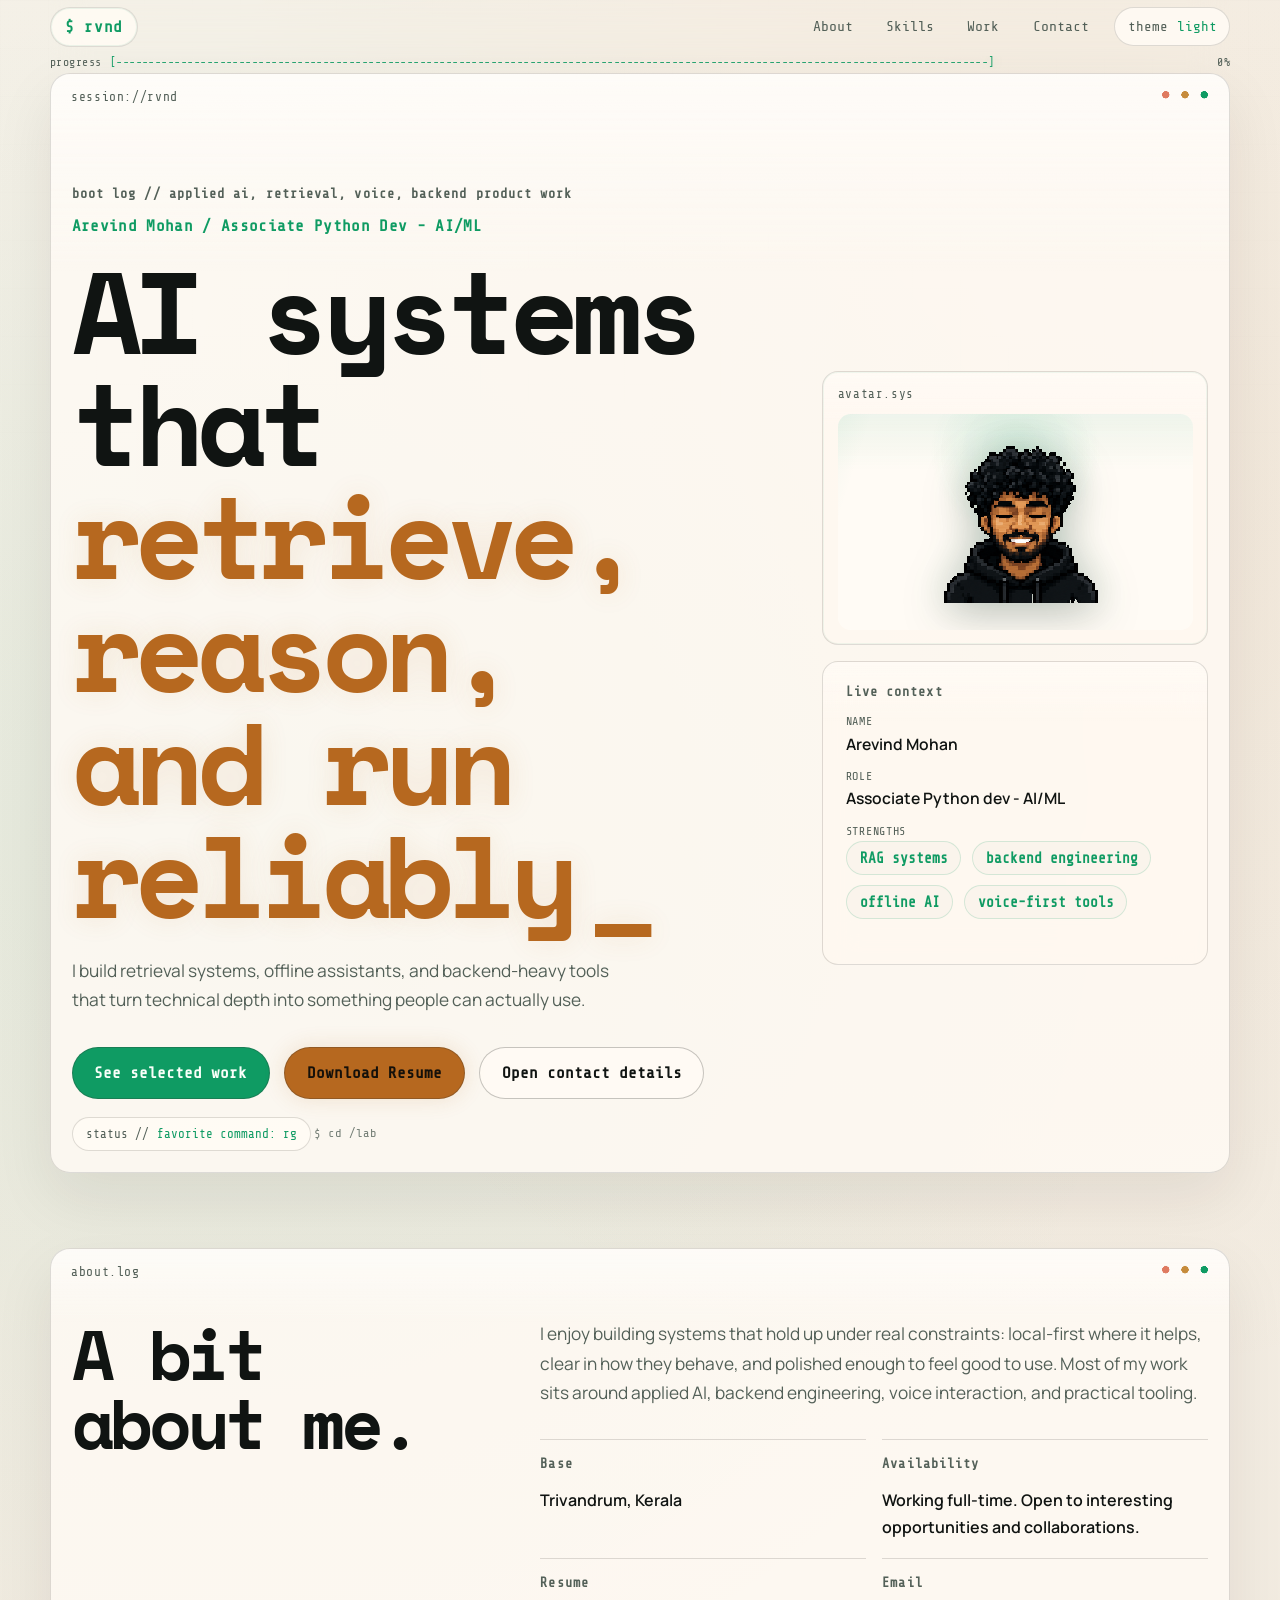
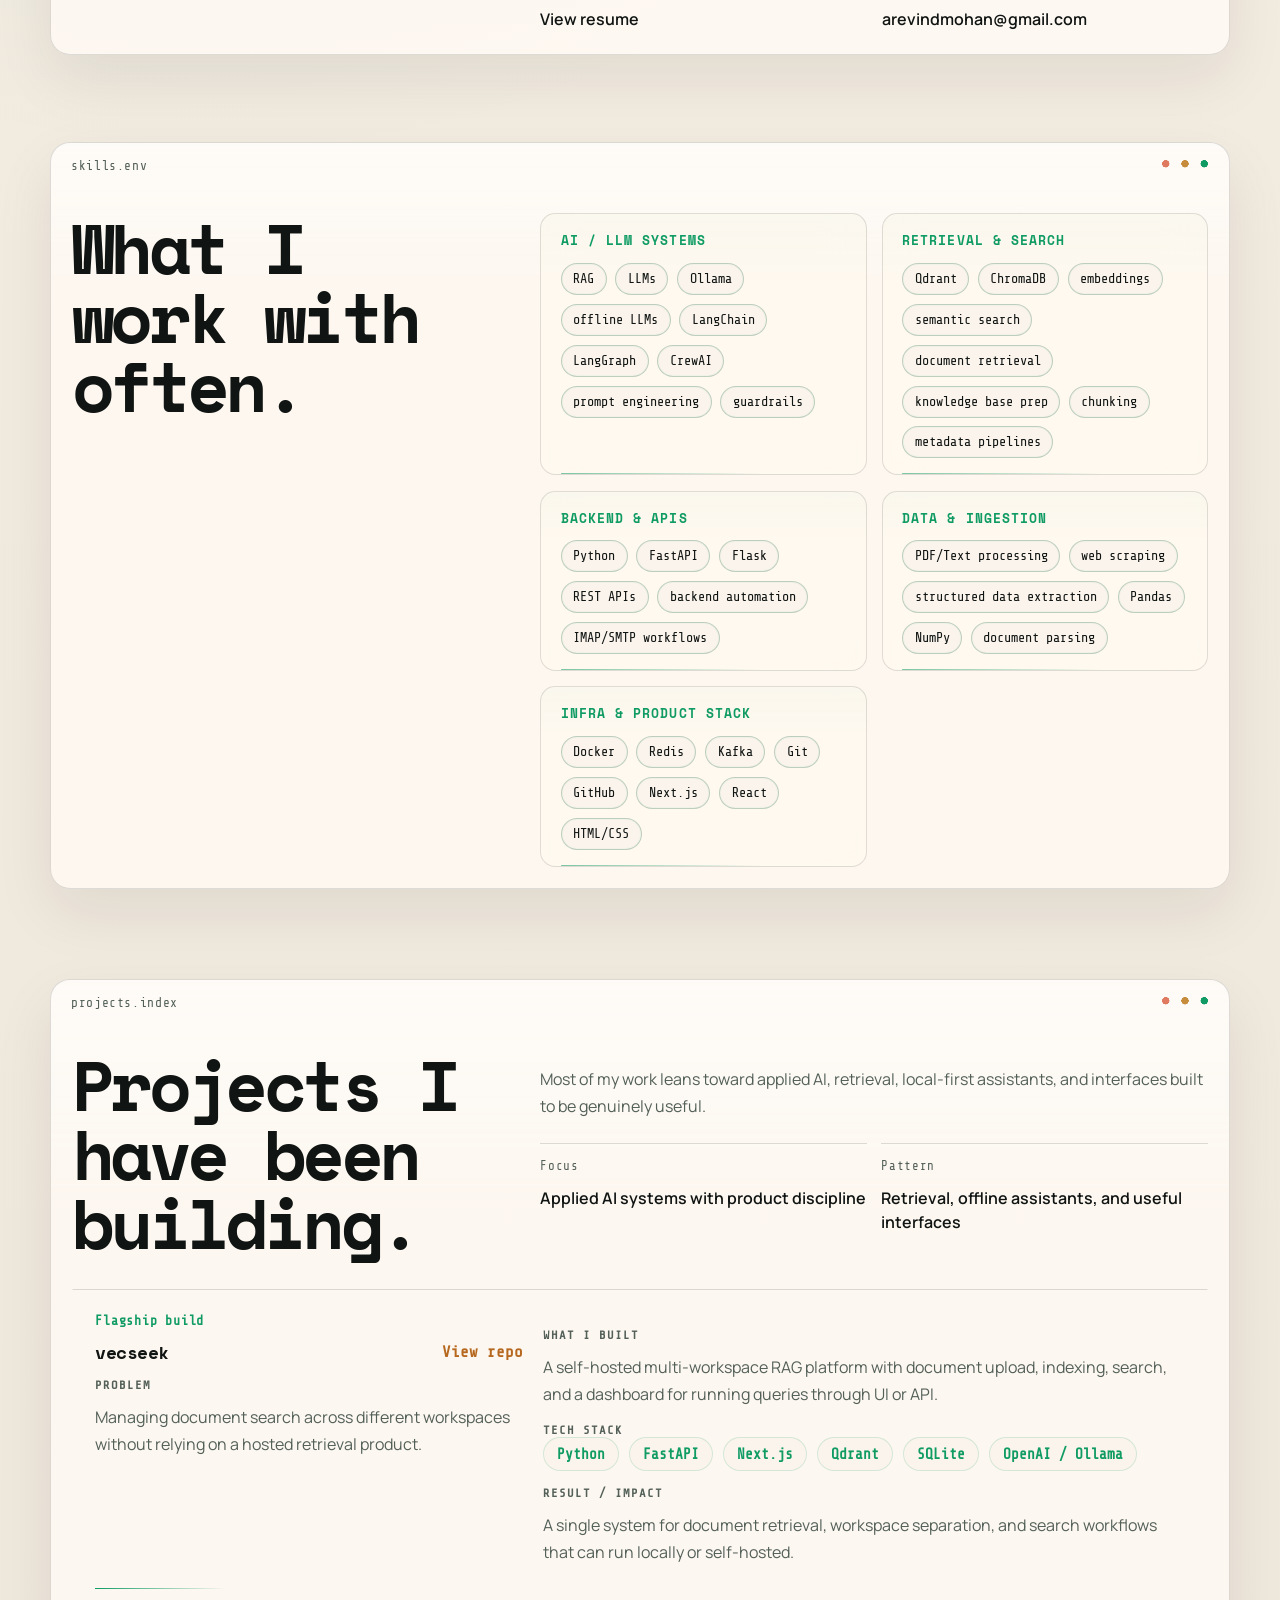
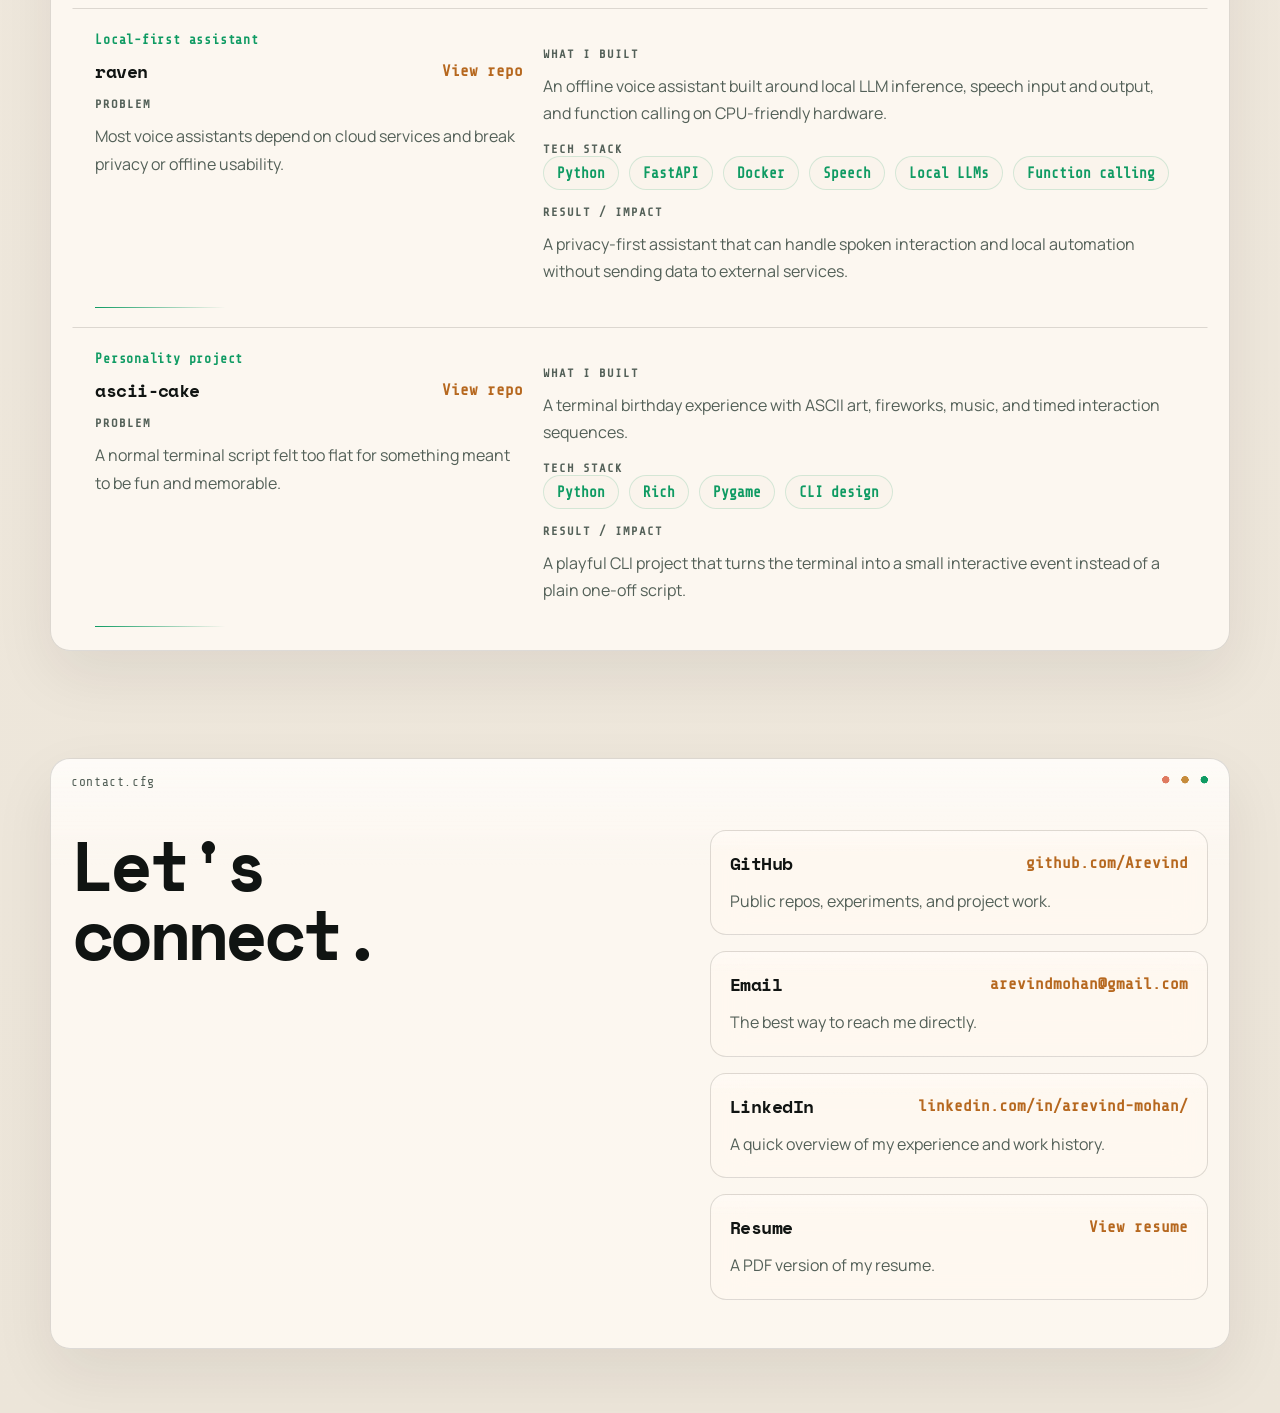
==== commit 0c4e9452: "Title favicon and skills addition" ====
--- a/index.html
+++ b/index.html
@@ -5,6 +5,8 @@
   <meta name="viewport" content="width=device-width, initial-scale=1.0">
   <meta name="description" content="Portfolio of Arevind Mohan, an Associate Python Developer focused on AI/ML systems, backend tooling, and practical products.">
   <title>rvnd | Associate Python Dev - AI/ML</title>
+  <link rel="icon" href="favicon.ico" sizes="any">
+  <link rel="icon" type="image/png" href="assets/favicon-avatar.png">
   <link rel="preconnect" href="https://fonts.googleapis.com">
   <link rel="preconnect" href="https://fonts.gstatic.com" crossorigin>
   <link href="https://fonts.googleapis.com/css2?family=Share+Tech+Mono&family=Space+Mono:wght@400;700&family=Manrope:wght@400;500;600;700;800&display=swap" rel="stylesheet">
@@ -50,6 +52,14 @@
             <a class="button button-accent" href="resume/Arevind_Mohan-Resume.pdf" target="_blank" rel="noreferrer">Download Resume</a>
             <a class="button button-secondary" href="#contact">Open contact details</a>
           </div>
+          <div class="terminal-mini-feed reveal" aria-label="Terminal status feed">
+            <span class="terminal-mini-label">status //</span>
+            <span class="terminal-mini-value" id="terminal-mini-value">booting small fun bits...</span>
+          </div>
+          <div class="terminal-sidequest reveal" aria-label="Hidden terminal side quest">
+            <span class="terminal-sidequest-prompt">$</span>
+            <a class="terminal-sidequest-link" href="lab.html">cd /lab</a>
+          </div>
         </div>
 
         <aside class="hero-rail reveal" aria-label="Profile snapshot">
@@ -93,7 +103,6 @@
 
       <section class="section-shell section-grid" id="about" data-parallax data-pane="about.log">
         <div class="section-intro">
-          <p class="section-label">About</p>
           <h2>A bit about me.</h2>
         </div>
         <div class="section-body">
@@ -104,8 +113,7 @@
 
       <section class="section-shell section-grid" id="skills" data-parallax data-pane="skills.env">
         <div class="section-intro">
-          <p class="section-label">Skills</p>
-          <h2>Core stack and tools.</h2>
+          <h2>What I work with often.</h2>
         </div>
         <div class="skills-layout" id="skills-grid"></div>
       </section>
@@ -113,7 +121,6 @@
       <section class="section-shell work-section" id="work" data-parallax data-pane="projects.index">
         <div class="section-grid">
           <div class="section-intro">
-            <p class="section-label">Featured Work</p>
             <h2>Projects I have been building.</h2>
           </div>
           <div class="section-body">
@@ -138,7 +145,6 @@
 
       <section class="section-shell closing-section" id="contact" data-pane="contact.cfg">
         <div class="closing-copy">
-          <p class="section-label">Contact</p>
           <h2>Let&apos;s connect.</h2>
         </div>
 
@@ -147,6 +153,16 @@
     </main>
   </div>
 
+  <div class="secret-terminal" id="secret-terminal" aria-hidden="true">
+    <div class="secret-terminal-window" role="dialog" aria-modal="true" aria-labelledby="secret-terminal-title">
+      <div class="secret-terminal-head">
+        <p class="secret-terminal-title" id="secret-terminal-title">secret.sys</p>
+        <button class="secret-terminal-close" id="secret-terminal-close" type="button" aria-label="Close secret terminal">exit</button>
+      </div>
+      <div class="secret-terminal-body" id="secret-terminal-body"></div>
+    </div>
+  </div>
+
   <script src="script.js"></script>
 </body>
 </html>
--- a/styles.css
+++ b/styles.css
@@ -532,6 +532,68 @@
   margin-top: 2rem;
 }
 
+.terminal-mini-feed {
+  display: inline-flex;
+  align-items: center;
+  gap: 0.55rem;
+  margin-top: 1.1rem;
+  padding: 0.55rem 0.8rem;
+  border: 1px solid var(--line);
+  border-radius: 999px;
+  background: color-mix(in srgb, var(--chrome-bg) 92%, transparent);
+  font-family: var(--font-ui);
+  font-size: 0.78rem;
+}
+
+.terminal-mini-label {
+  color: var(--muted);
+}
+
+.terminal-mini-value {
+  color: var(--accent);
+  transition: opacity 120ms linear, transform 120ms linear;
+}
+
+.terminal-mini-value.is-live {
+  opacity: 1;
+  transform: translateY(0);
+}
+
+.terminal-sidequest {
+  display: inline-flex;
+  align-items: center;
+  gap: 0.42rem;
+  margin-top: 0.65rem;
+  color: color-mix(in srgb, var(--muted) 82%, transparent);
+  font-family: var(--font-ui);
+  font-size: 0.76rem;
+  opacity: 0.52;
+  transition: opacity var(--ease), transform var(--ease), color var(--ease);
+}
+
+.terminal-sidequest:hover,
+.terminal-sidequest:focus-within {
+  opacity: 1;
+  transform: translateX(4px);
+  color: var(--accent);
+}
+
+.terminal-sidequest-prompt {
+  color: inherit;
+}
+
+.terminal-sidequest-link {
+  color: inherit;
+  text-decoration: none;
+  border-bottom: 1px dashed transparent;
+  transition: border-color var(--ease);
+}
+
+.terminal-sidequest:hover .terminal-sidequest-link,
+.terminal-sidequest:focus-within .terminal-sidequest-link {
+  border-color: currentColor;
+}
+
 .button {
   display: inline-flex;
   align-items: center;
@@ -720,13 +782,13 @@
 
 .skills-layout {
   display: grid;
-  grid-template-columns: 1fr;
-  gap: 0.85rem;
+  grid-template-columns: repeat(2, minmax(0, 1fr));
+  gap: 0.95rem;
 }
 
 .skill-group {
   position: relative;
-  padding: 1rem 1.1rem 1rem 1.35rem;
+  padding: 1rem 1.05rem 1rem 1.2rem;
   border: 1px solid color-mix(in srgb, var(--line) 92%, transparent);
   border-radius: 0.95rem;
   background:
@@ -739,18 +801,20 @@
 .skill-group::after {
   content: "";
   position: absolute;
-  left: 0.7rem;
-  top: 1rem;
-  bottom: 1rem;
-  width: 2px;
+  left: 1.2rem;
+  right: 1.2rem;
+  top: auto;
+  bottom: 0;
+  height: 1px;
+  width: auto;
   border-radius: 999px;
-  background: linear-gradient(180deg, var(--accent), transparent 88%);
-  opacity: 0.9;
+  background: linear-gradient(90deg, var(--accent), transparent 70%);
+  opacity: 0.55;
 }
 
 .skill-group:hover,
 .skill-group:focus-within {
-  transform: translateX(4px);
+  transform: translateY(-3px);
   border-color: color-mix(in srgb, var(--accent) 16%, var(--line));
   background:
     linear-gradient(180deg, color-mix(in srgb, var(--accent) 3%, transparent), transparent 28%),
@@ -761,31 +825,39 @@
 }
 
 .skill-group-header {
-  margin-bottom: 0.35rem;
-  padding-left: 0.9rem;
+  margin-bottom: 0.8rem;
 }
 
 .skill-group-title {
   margin: 0;
-  font-size: 0.9rem;
+  font-size: 0.84rem;
   font-family: var(--font-display);
   font-weight: 700;
-  letter-spacing: 0.03em;
+  letter-spacing: 0.08em;
   color: var(--accent);
   text-transform: uppercase;
 }
 
-.skill-line {
-  margin: 0;
-  padding-left: 0.9rem;
-}
-
-.skill-line {
+.skill-chip-list {
+  display: flex;
+  flex-wrap: wrap;
+  gap: 0.55rem;
+}
+
+.skill-chip {
+  display: inline-flex;
+  align-items: center;
+  min-height: 2rem;
+  padding: 0.36rem 0.72rem;
+  border-radius: 999px;
+  border: 1px solid color-mix(in srgb, var(--accent) 14%, var(--line));
+  background: color-mix(in srgb, var(--pill-bg) 92%, transparent);
   color: var(--text);
   font-family: var(--font-ui);
-  font-size: 0.88rem;
-  line-height: 1.7;
-  letter-spacing: 0.02em;
+  font-size: 0.84rem;
+  line-height: 1.2;
+  white-space: nowrap;
+  box-shadow: inset 0 0 0 1px color-mix(in srgb, var(--accent) 4%, transparent);
 }
 
 .project-title,
@@ -917,6 +989,90 @@
   border-color: color-mix(in srgb, var(--accent) 26%, transparent);
 }
 
+.secret-terminal {
+  position: fixed;
+  inset: 0;
+  display: grid;
+  place-items: center;
+  padding: 1.25rem;
+  background: rgba(4, 8, 7, 0.44);
+  backdrop-filter: blur(12px);
+  opacity: 0;
+  visibility: hidden;
+  pointer-events: none;
+  transition: opacity var(--ease), visibility var(--ease);
+  z-index: 40;
+}
+
+.secret-terminal.is-open {
+  opacity: 1;
+  visibility: visible;
+  pointer-events: auto;
+}
+
+.secret-terminal-window {
+  width: min(100%, 34rem);
+  border: 1px solid var(--line-strong);
+  border-radius: 1rem;
+  background:
+    linear-gradient(180deg, var(--glass-top), transparent 18%),
+    var(--surface-strong);
+  box-shadow: var(--shadow);
+  overflow: hidden;
+}
+
+.secret-terminal-head {
+  display: flex;
+  align-items: center;
+  justify-content: space-between;
+  gap: 1rem;
+  padding: 0.9rem 1rem;
+  border-bottom: 1px solid var(--line);
+}
+
+.secret-terminal-title {
+  margin: 0;
+  color: var(--muted);
+  font-family: var(--font-ui);
+  font-size: 0.82rem;
+}
+
+.secret-terminal-close {
+  border: 1px solid var(--line);
+  border-radius: 999px;
+  background: transparent;
+  color: var(--accent-warm);
+  font-family: var(--font-ui);
+  font-size: 0.78rem;
+  padding: 0.35rem 0.7rem;
+  cursor: pointer;
+}
+
+.secret-terminal-body {
+  padding: 1rem;
+}
+
+.secret-terminal-line {
+  margin: 0;
+  color: var(--text);
+  font-family: var(--font-ui);
+  font-size: 0.86rem;
+  line-height: 1.75;
+  transition: opacity 120ms linear;
+}
+
+.secret-terminal-line-ok {
+  color: var(--accent);
+}
+
+.secret-terminal-line-warn {
+  color: var(--accent-warm);
+}
+
+.secret-terminal-line-danger {
+  color: #ff8e70;
+}
+
 .reveal {
   opacity: 0;
   transform: translateY(28px);
@@ -981,8 +1137,7 @@
   .hero,
   .section-grid,
   .closing-section,
-  .project-card,
-  .skills-layout {
+  .project-card {
     grid-template-columns: 1fr;
   }
 
@@ -1002,6 +1157,10 @@
   .closing-copy h2 {
     max-width: 12ch;
   }
+
+  .skills-layout {
+    grid-template-columns: 1fr;
+  }
 }
 
 @media (max-width: 700px) {
@@ -1038,6 +1197,11 @@
   .hero-title {
     max-width: 9ch;
     letter-spacing: -0.05em;
+  }
+
+  .terminal-mini-feed {
+    width: 100%;
+    border-radius: 1rem;
   }
 
   .section-shell {
